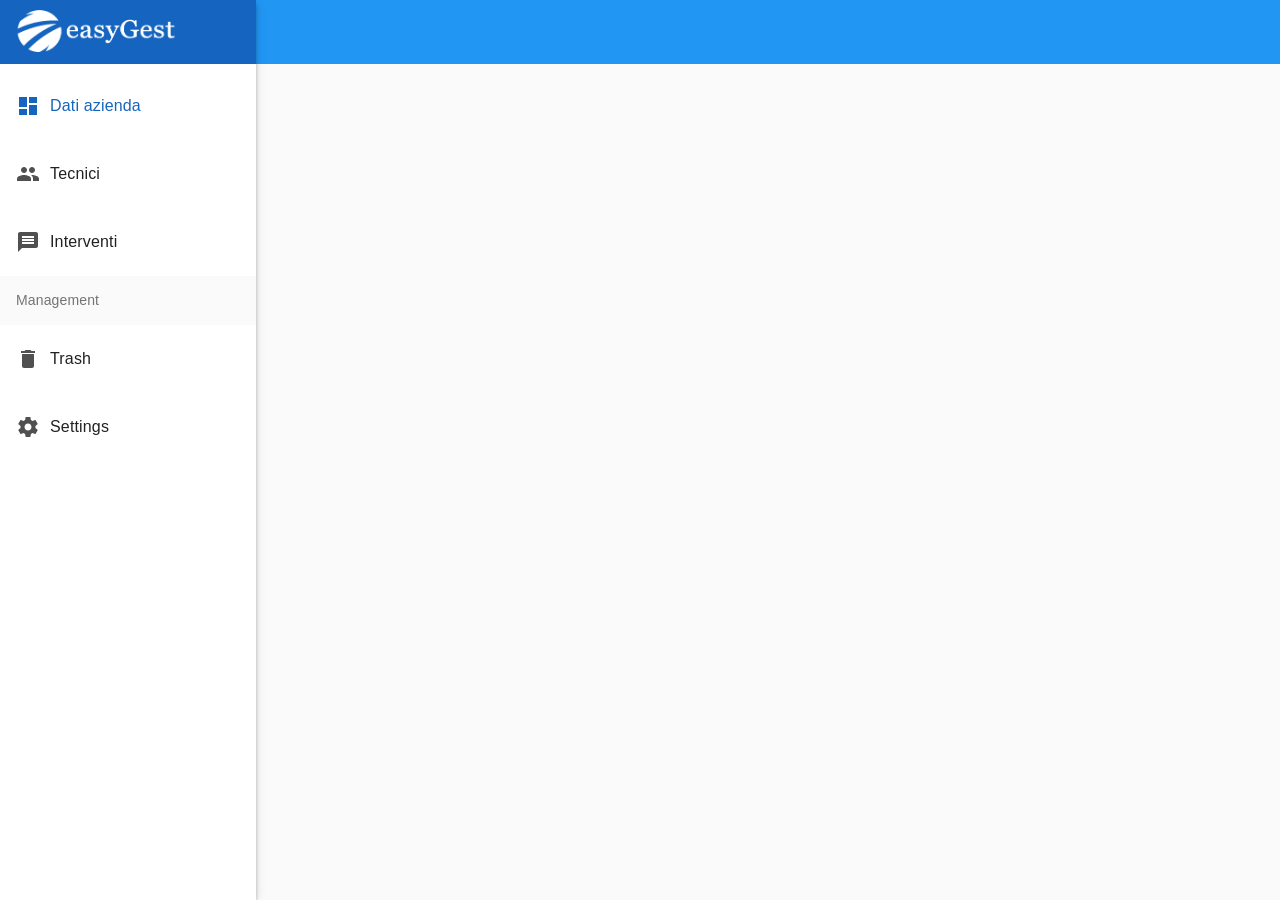
==== index.html @ c281ab6d "route" ====
<html lang="en" ng-app="StarterApp">
  	<head>
		<link rel="stylesheet" href="lib/css/angular-material.min.css">
		<link rel="stylesheet" href="css/main.css">
		<title>iGestTech</title>
  	</head>
  	<body layout="row" ng-controller="AppCtrl">
		<md-sidenav  layout="column" class="md-sidenav-left md-whiteframe-z2 menu" md-component-id="left" md-is-locked-open="$mdMedia('gt-md')">
			<ng-include src="'templates/menu.html'"></ng-include>
		</md-sidenav>
		<div  layout="column" class="relative" layout-fill role="main">
			<ng-include src="'templates/header.html'"></ng-include>
			<md-content  flex md-scroll-y>
				<div ng-view layout="column" class="view"></div>
			</md-content>
		</div>
		
		
		<!-- Angular Material Dependencies -->
		<script type="text/javascript" src="lib/angular.min.js"></script>
		<script type="text/javascript" src="lib/angular-route.min.js"></script>    
		<script type="text/javascript" src="lib/angular-material.min.js"></script>    
		<script type="text/javascript" src="lib/angular-material-icons.min.js"></script>
		<script type="text/javascript" src="lib/angular-animate.min.js"></script>
		<script type="text/javascript" src="lib/angular-aria.min.js"></script>
		<script type="text/javascript" src="lib/angular-messages.min.js"></script>
		<script type="text/javascript" src="lib/ng-file-upload.min.js"></script>
		<script type="text/javascript" src="lib/ng-file-upload-shim.min.js"></script>
		<script type="text/javascript" src="js/app.js"></script>
		<script type="text/javascript" src="js/services.js"></script>
		<script type="text/javascript" src="js/controllers/companyCtrl.js"></script>
		<script type="text/javascript" src="js/controllers/appCtrl.js"></script>
		<script type="text/javascript" src="js/controllers/loginAdminCtrl.js"></script>
		
  	</body>
</html>
---- css/main.css ----
/*
md-content.md-default-theme {
  background-color: #eee;
}

md-card {
  background-color: #fff;
}
md-card h2:first-of-type {
  margin-top: 0;
}

md-toolbar .md-button.md-default-theme {
  border-radius: 99%;
}

h2 {
  font-weight: 400;
}

.md-toolbar-tools-bottom {
  font-size: small;
}
.md-toolbar-tools-bottom :last-child {
  opacity: 0.8;
}

md-toolbar:not(.md-hue-1),
.md-fab {
  fill: #fff;
}

md-sidenav {
  fill: #737373;
}
md-sidenav ng-md-icon {
  position: relative;
  top: 5px;
}

.user-avatar {
  border-radius: 99%;
}

md-toolbar.md-tall{
  height: 64px;
  min-height: 64px;
}

.item-menu{padding-top: 16px;}


md-input-container > md-select {
  display: block;
  margin-top: 0;
  padding-bottom: 0;
}
md-select .md-select-label.md-placeholder {
  color: rgba(0,0,0,0.26);
  font-weight: 700;
}
md-input-container > md-select > md-select-label {
  font-weight: 400;
}
md-select.ng-invalid.ng-dirty .md-select-label {
  color: rgba(0,0,0,0.26) !important;
}
md-input-container > md-radio-group {
  padding: 24px 2px 0;
}
md-input-container > md-radio-group > md-radio-button {
  margin: 8px 5px 0;
  display: inline-block;
}

form {
  margin: 10px auto;
 
  padding: 0 20px;
  width: 640px;
  border: 0;
}
*/
/*
grey #505050
SELECTED rgb(21, 101, 192)
*/
.view{width: 100%;}

md-toolbar.md-tall{ height: 64px; min-height: 64px;  max-height: 64px;}
md-toolbar ng-md-icon{fill:#fff;}
md-toolbar md-input-container{margin-top: 40px;}

md-list-item.selected{color:rgb(21, 101, 192);}
md-list-item.selected .icon{fill: rgb(21, 101, 192);}

.menu .icon{fill: #505050; margin-right: 10px;}

.md-card-image{margin-right: 20px;}

md-input-container{margin: 13px 0; padding: 0 16px;}
md-input-container label{margin: 0 16px;}

.upload-hover{background-color: rgba(208, 208, 208, 0.22) !important; background-image:none;  width: 163px; height: 163px; top:-1px; left:-1px; z-index: 9999; position: absolute; }
.icon-upload-hover{position: absolute; bottom: 0; right: 0; fill: #505050; font-size: 20px;}
.box-upload-image{position: relative; overflow: hidden;  width: 152px; height: 152px;  border: 1px solid #d0d0d0; cursor: pointer; padding: 5px;}
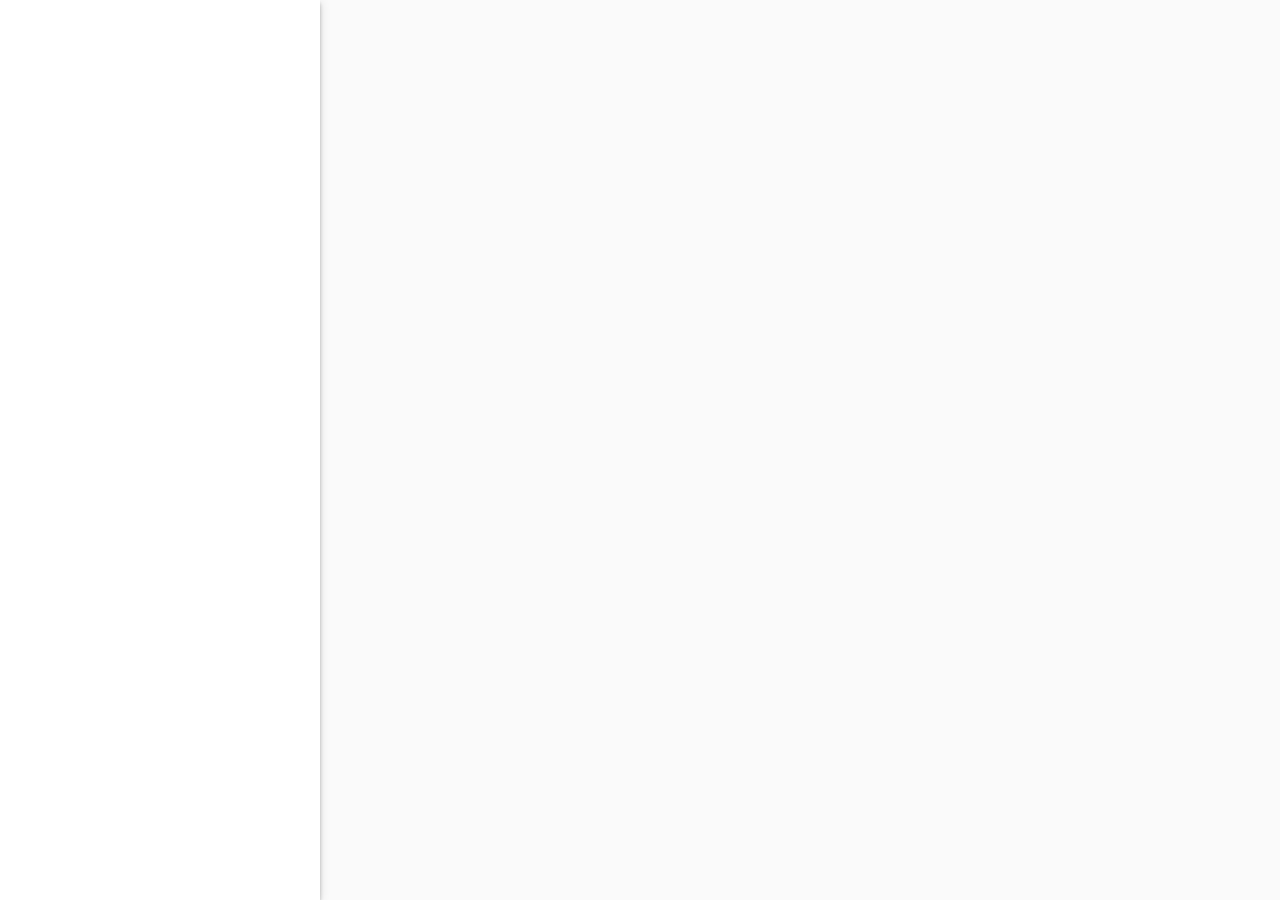
==== commit a326b8f1: "controllers" ====
--- a/index.html
+++ b/index.html
@@ -28,9 +28,15 @@
 		<script type="text/javascript" src="lib/ng-file-upload-shim.min.js"></script>
 		<script type="text/javascript" src="js/app.js"></script>
 		<script type="text/javascript" src="js/services.js"></script>
+		<script type="text/javascript" src="js/authFactory.js"></script>
 		<script type="text/javascript" src="js/controllers/companyCtrl.js"></script>
 		<script type="text/javascript" src="js/controllers/appCtrl.js"></script>
-		<script type="text/javascript" src="js/controllers/loginAdminCtrl.js"></script>
-		
+		<script type="text/javascript" src="js/controllers/loginCtrl.js"></script>
+		<script type="text/javascript" src="js/controllers/updatePasswordCtrl.js"></script>
+		<script type="text/javascript" src="js/controllers/companiesCtrl.js"></script>
+		<script type="text/javascript" src="js/controllers/techniciansCtrl.js"></script>
+		<script type="text/javascript" src="js/controllers/technicalOperationsCtrl.js"></script>
+		<script type="text/javascript" src="js/controllers/renewalAccountCtrl.js"></script>
+
   	</body>
 </html>
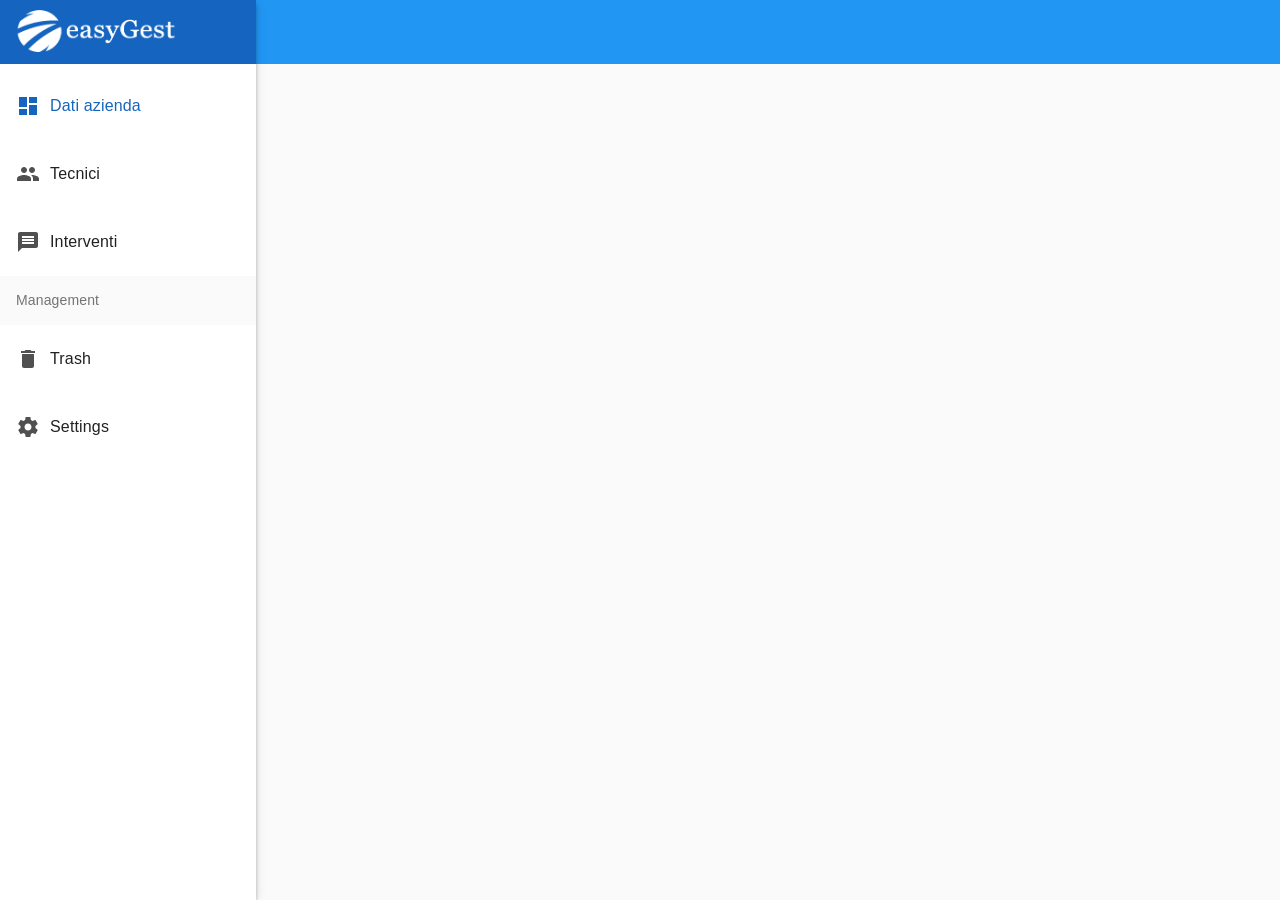
==== commit b0fbe1dd: "login" ====
--- a/index.html
+++ b/index.html
@@ -4,12 +4,12 @@
 		<link rel="stylesheet" href="css/main.css">
 		<title>iGestTech</title>
   	</head>
-  	<body layout="row" ng-controller="AppCtrl">
-		<md-sidenav  layout="column" class="md-sidenav-left md-whiteframe-z2 menu" md-component-id="left" md-is-locked-open="$mdMedia('gt-md')">
-			<ng-include src="'templates/menu.html'"></ng-include>
+  	<body layout="row" ng-controller="AppCtrl">  		
+  		<md-sidenav ng-if="!isLogin" layout="column"  class="md-sidenav-left md-whiteframe-z2 menu" md-component-id="left" md-is-locked-open="$mdMedia('gt-md')">
+			<ng-include src="'templates/menu.html'" ></ng-include>
 		</md-sidenav>
 		<div  layout="column" class="relative" layout-fill role="main">
-			<ng-include src="'templates/header.html'"></ng-include>
+			<ng-include ng-if="!isLogin" src="'templates/header.html'"></ng-include>
 			<md-content  flex md-scroll-y>
 				<div ng-view layout="column" class="view"></div>
 			</md-content>
@@ -38,5 +38,6 @@
 		<script type="text/javascript" src="js/controllers/technicalOperationsCtrl.js"></script>
 		<script type="text/javascript" src="js/controllers/renewalAccountCtrl.js"></script>
 
+
   	</body>
 </html>
--- a/css/main.css
+++ b/css/main.css
@@ -84,6 +84,7 @@
 /*
 grey #505050
 SELECTED rgb(21, 101, 192)
+azzurro chiaro rgb(33,150,243)
 */
 .view{width: 100%;}
 
@@ -104,4 +105,14 @@
 .upload-hover{background-color: rgba(208, 208, 208, 0.22) !important; background-image:none;  width: 163px; height: 163px; top:-1px; left:-1px; z-index: 9999; position: absolute; }
 .icon-upload-hover{position: absolute; bottom: 0; right: 0; fill: #505050; font-size: 20px;}
 .box-upload-image{position: relative; overflow: hidden;  width: 152px; height: 152px;  border: 1px solid #d0d0d0; cursor: pointer; padding: 5px;}
-
+.page-login md-card{position: relative;}
+.page-login .logo{ margin-top: 6px; margin-left: -12px; width: auto;}
+.page-login .box-logo{    left: 0;  right: 0;  margin: 0 auto; top:-45px; overflow: hidden; position: absolute; background-color: rgb(21, 101, 192); border: 1px solid #676767; width: 105px; height: 105px; border-radius: 50%;}
+.page-login .md-button{width: 100%;     padding: 7px;}
+.page-login .subtext{color:rgb(33,150,243); text-align: center; padding-top: 10px; font-size: 18px;}
+.page-login .link{margin: 23px 0; text-align: right; }
+.page-login .link a{text-decoration: none}
+.page-login .md-title{text-align: center; font-size: 30px; margin-top: 82px;}
+.page-login md-switch span{color: rgb(33,150,243);}
+.page-login md-switch span:hover{color: rgb(21, 101, 192);}
+.page-tech {}
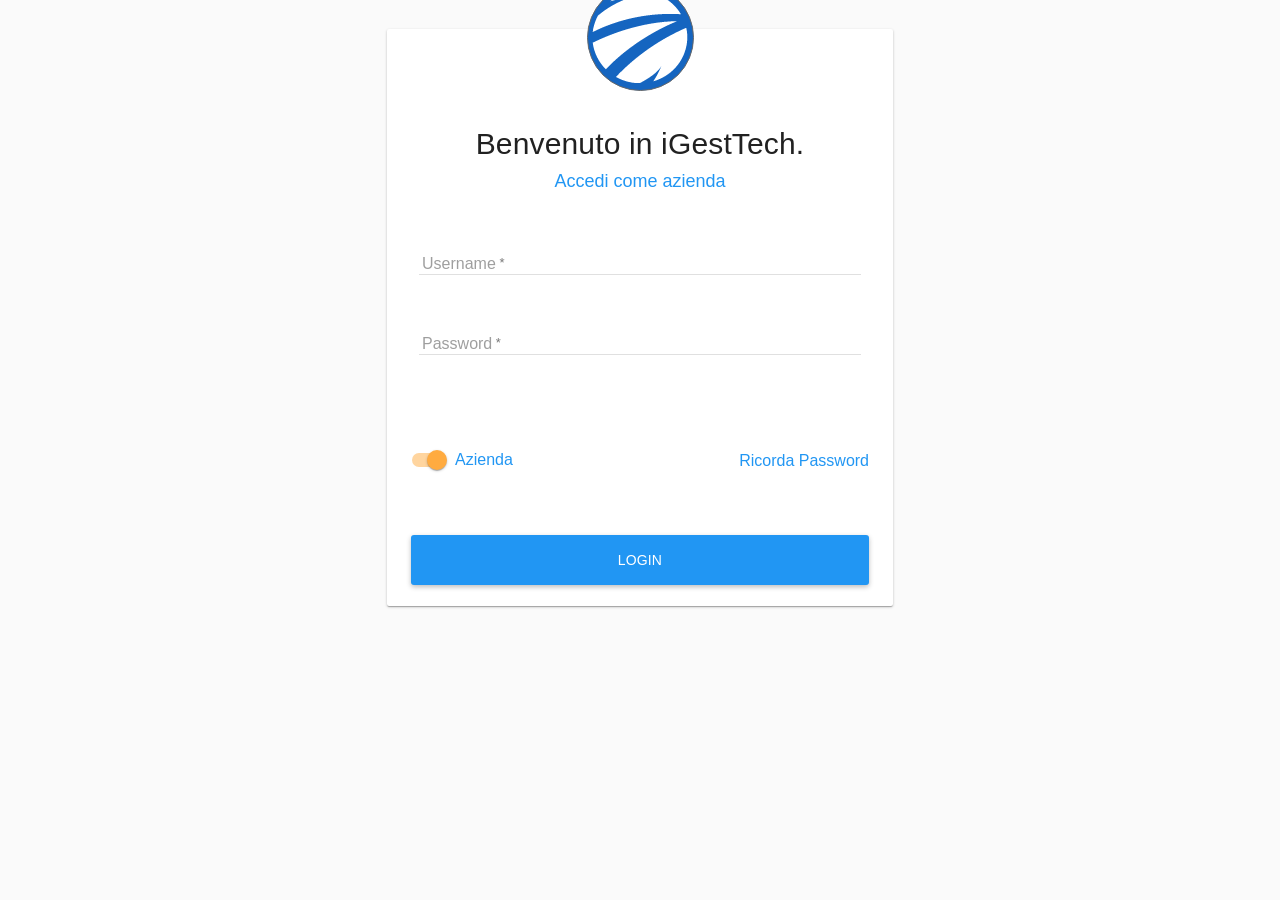
==== commit 638a1245: "login" ====
--- a/index.html
+++ b/index.html
@@ -11,6 +11,7 @@
 		<div  layout="column" class="relative" layout-fill role="main">
 			<ng-include ng-if="!isLogin" src="'templates/header.html'"></ng-include>
 			<md-content  flex md-scroll-y>
+				<md-progress-linear md-mode="query" ng-disabled="!showProgressbas"></md-progress-linear>
 				<div ng-view layout="column" class="view"></div>
 			</md-content>
 		</div>
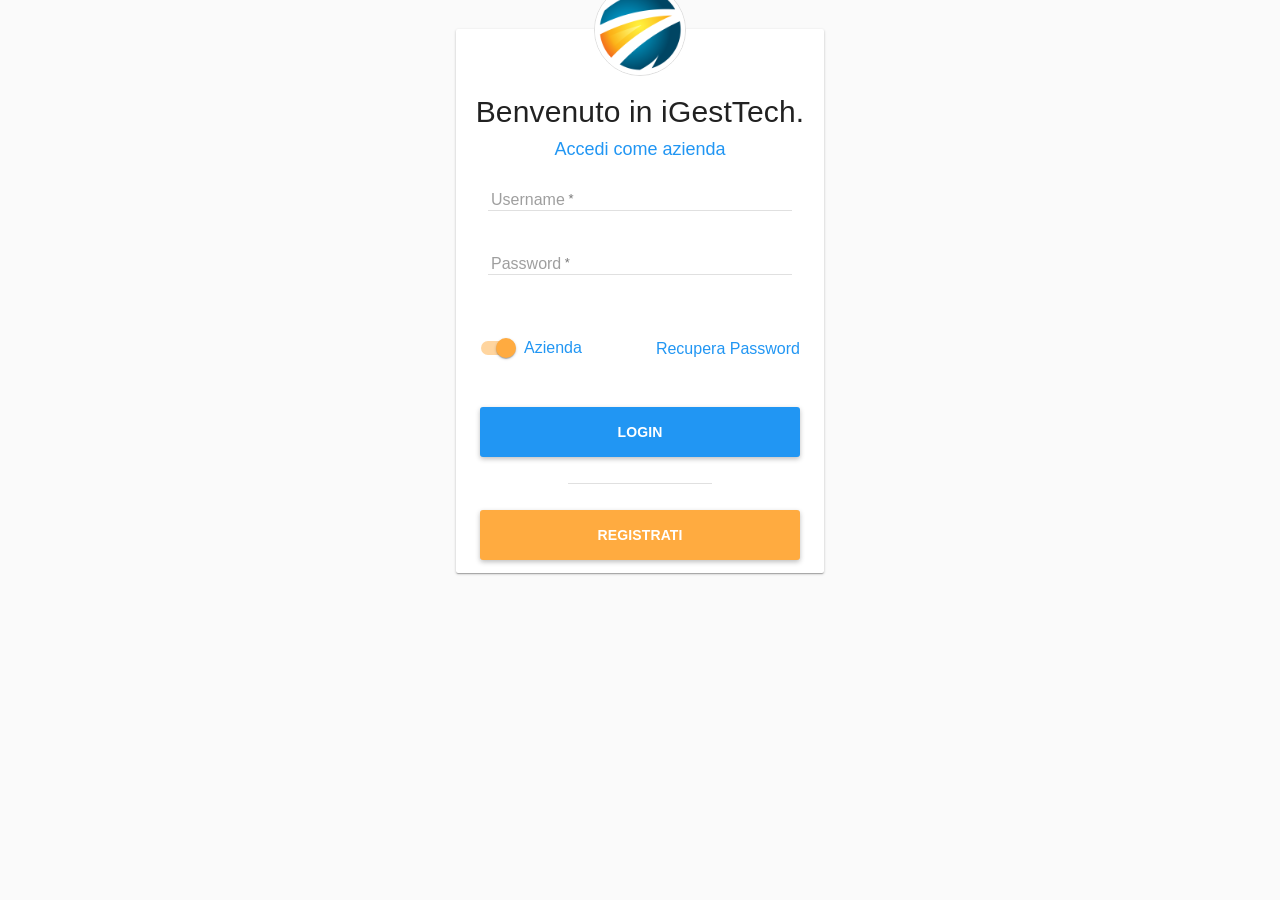
==== commit f4603f29: "edit tecnico" ====
--- a/index.html
+++ b/index.html
@@ -33,6 +33,7 @@
 		<script type="text/javascript" src="js/controllers/companyCtrl.js"></script>
 		<script type="text/javascript" src="js/controllers/appCtrl.js"></script>
 		<script type="text/javascript" src="js/controllers/loginCtrl.js"></script>
+		<script type="text/javascript" src="js/controllers/signupCtrl.js"></script>
 		<script type="text/javascript" src="js/controllers/updatePasswordCtrl.js"></script>
 		<script type="text/javascript" src="js/controllers/companiesCtrl.js"></script>
 		<script type="text/javascript" src="js/controllers/techniciansCtrl.js"></script>
--- a/css/main.css
+++ b/css/main.css
@@ -102,17 +102,28 @@
 md-input-container{margin: 13px 0; padding: 0 16px;}
 md-input-container label{margin: 0 16px;}
 
+.md-accent{color:white !important;}
+
 .upload-hover{background-color: rgba(208, 208, 208, 0.22) !important; background-image:none;  width: 163px; height: 163px; top:-1px; left:-1px; z-index: 9999; position: absolute; }
 .icon-upload-hover{position: absolute; bottom: 0; right: 0; fill: #505050; font-size: 20px;}
 .box-upload-image{position: relative; overflow: hidden;  width: 152px; height: 152px;  border: 1px solid #d0d0d0; cursor: pointer; padding: 5px;}
 .page-login md-card{position: relative;}
-.page-login .logo{ margin-top: 6px; margin-left: -12px; width: auto;}
-.page-login .box-logo{    left: 0;  right: 0;  margin: 0 auto; top:-45px; overflow: hidden; position: absolute; background-color: rgb(21, 101, 192); border: 1px solid #676767; width: 105px; height: 105px; border-radius: 50%;}
-.page-login .md-button{width: 100%;     padding: 7px;}
+.page-login .logo{ margin-top: -5px; margin-left: -1px; background-color: white; width: 258px;}
+.page-login .box-logo{    left: 0;  right: 0;  margin: 0 auto; top:-45px; overflow: hidden; position: absolute; border: 1px solid #dedede; width: 90px; height: 90px; border-radius: 50%;}
+.page-login .md-button{width: 100%; color:white !important; font-weight: bold;    padding: 7px;}
 .page-login .subtext{color:rgb(33,150,243); text-align: center; padding-top: 10px; font-size: 18px;}
 .page-login .link{margin: 23px 0; text-align: right; }
 .page-login .link a{text-decoration: none}
-.page-login .md-title{text-align: center; font-size: 30px; margin-top: 82px;}
+.page-login .md-title{text-align: center; font-size: 30px; margin-top: 50px;}
 .page-login md-switch span{color: rgb(33,150,243);}
 .page-login md-switch span:hover{color: rgb(21, 101, 192);}
-.page-tech {}
+.page-login form{width: 400px;}
+.page-login md-input-container{    margin: 5px 0;}
+.page-login md-card-title{padding-top: 0; padding-bottom: 0;}
+.page-tech h3{margin-bottom: 5px;}
+.page-tech .icon{fill: #b5b5b5;}
+
+.page-tech .icon-pdf{width: 35px}
+.page-tech .icon-text-pdf{color: #929292;    line-height: 14px;   font-size: 11px;  padding-bottom: 5px;}
+.page-tech .title-item{    color: #2196f3;  font-weight: bold;}
+
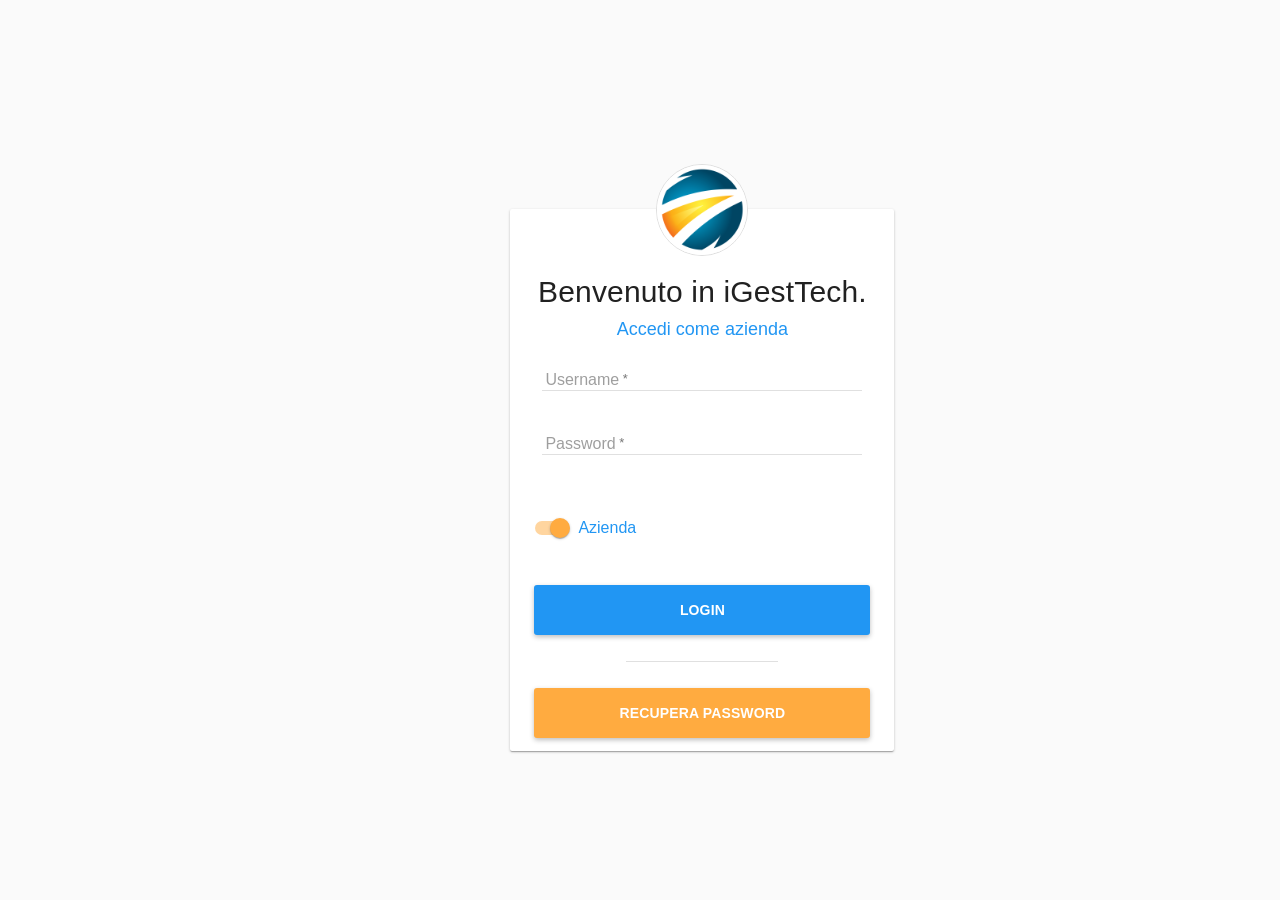
==== commit 5d505172: "ultimi bug" ====
--- a/index.html
+++ b/index.html
@@ -1,5 +1,6 @@
-<html lang="en" ng-app="StarterApp">
+<html lang="en" ng-app="StarterApp" ng-cloak="">
   	<head>
+  		<meta http-equiv="X-UA-Compatible" content="IE=edge" />
 		<link rel="stylesheet" href="lib/css/angular-material.min.css">
 		<link rel="stylesheet" href="css/main.css">
 		<title>iGestTech</title>
@@ -19,6 +20,7 @@
 		
 		<!-- Angular Material Dependencies -->
 		<script type="text/javascript" src="lib/angular.min.js"></script>
+		<script type="text/javascript" src="lib/angular-locale_it-it.min.js"></script>		
 		<script type="text/javascript" src="lib/angular-route.min.js"></script>    
 		<script type="text/javascript" src="lib/angular-material.min.js"></script>    
 		<script type="text/javascript" src="lib/angular-material-icons.min.js"></script>
@@ -35,6 +37,7 @@
 		<script type="text/javascript" src="js/controllers/loginCtrl.js"></script>
 		<script type="text/javascript" src="js/controllers/signupCtrl.js"></script>
 		<script type="text/javascript" src="js/controllers/updatePasswordCtrl.js"></script>
+		<script type="text/javascript" src="js/controllers/changePasswordCtrl.js"></script>		
 		<script type="text/javascript" src="js/controllers/companiesCtrl.js"></script>
 		<script type="text/javascript" src="js/controllers/techniciansCtrl.js"></script>
 		<script type="text/javascript" src="js/controllers/technicalOperationsCtrl.js"></script>
--- a/css/main.css
+++ b/css/main.css
@@ -1,93 +1,11 @@
-/*
-md-content.md-default-theme {
-  background-color: #eee;
-}
-
-md-card {
-  background-color: #fff;
-}
-md-card h2:first-of-type {
-  margin-top: 0;
-}
-
-md-toolbar .md-button.md-default-theme {
-  border-radius: 99%;
-}
-
-h2 {
-  font-weight: 400;
-}
-
-.md-toolbar-tools-bottom {
-  font-size: small;
-}
-.md-toolbar-tools-bottom :last-child {
-  opacity: 0.8;
-}
-
-md-toolbar:not(.md-hue-1),
-.md-fab {
-  fill: #fff;
-}
-
-md-sidenav {
-  fill: #737373;
-}
-md-sidenav ng-md-icon {
-  position: relative;
-  top: 5px;
-}
-
-.user-avatar {
-  border-radius: 99%;
-}
-
-md-toolbar.md-tall{
-  height: 64px;
-  min-height: 64px;
-}
-
-.item-menu{padding-top: 16px;}
-
-
-md-input-container > md-select {
-  display: block;
-  margin-top: 0;
-  padding-bottom: 0;
-}
-md-select .md-select-label.md-placeholder {
-  color: rgba(0,0,0,0.26);
-  font-weight: 700;
-}
-md-input-container > md-select > md-select-label {
-  font-weight: 400;
-}
-md-select.ng-invalid.ng-dirty .md-select-label {
-  color: rgba(0,0,0,0.26) !important;
-}
-md-input-container > md-radio-group {
-  padding: 24px 2px 0;
-}
-md-input-container > md-radio-group > md-radio-button {
-  margin: 8px 5px 0;
-  display: inline-block;
-}
-
-form {
-  margin: 10px auto;
- 
-  padding: 0 20px;
-  width: 640px;
-  border: 0;
-}
-*/
 /*
 grey #505050
 SELECTED rgb(21, 101, 192)
 azzurro chiaro rgb(33,150,243)
+ARANCIO rgb(255,171,64)
 */
 .view{width: 100%;}
-
+.light{color:rgb(255,171,64);}
 md-toolbar.md-tall{ height: 64px; min-height: 64px;  max-height: 64px;}
 md-toolbar ng-md-icon{fill:#fff;}
 md-toolbar md-input-container{margin-top: 40px;}
@@ -102,7 +20,7 @@
 md-input-container{margin: 13px 0; padding: 0 16px;}
 md-input-container label{margin: 0 16px;}
 
-.md-accent{color:white !important;}
+.md-accent{color:white !important; fill:white !important;}
 
 .upload-hover{background-color: rgba(208, 208, 208, 0.22) !important; background-image:none;  width: 163px; height: 163px; top:-1px; left:-1px; z-index: 9999; position: absolute; }
 .icon-upload-hover{position: absolute; bottom: 0; right: 0; fill: #505050; font-size: 20px;}
@@ -120,6 +38,23 @@
 .page-login form{width: 400px;}
 .page-login md-input-container{    margin: 5px 0;}
 .page-login md-card-title{padding-top: 0; padding-bottom: 0;}
+
+
+.page-signup md-card{position: relative;}
+.page-signup .logo{ margin-top: -5px; margin-left: -1px; background-color: white; width: 258px;}
+.page-signup .box-logo{    left: 0;  right: 0;  margin: 0 auto; top:-45px; overflow: hidden; position: absolute; border: 1px solid #dedede; width: 90px; height: 90px; border-radius: 50%;}
+.page-signup .md-button{width: 100%; color:white !important; font-weight: bold;    padding: 7px;}
+.page-signup .subtext{color:rgb(33,150,243); text-align: center; padding-top: 10px; font-size: 18px;}
+.page-signup .link{margin: 23px 0; text-align: right; }
+.page-signup .link a{text-decoration: none}
+.page-signup .md-title{text-align: center; font-size: 30px; margin-top: 50px;}
+.page-signup md-switch span{color: rgb(33,150,243);}
+.page-signup md-switch span:hover{color: rgb(21, 101, 192);}
+.page-signup form{width: 400px;}
+.page-signup md-input-container{    margin: 5px 0;}
+.page-signup md-card-title{padding-top: 0; padding-bottom: 0;}
+
+
 .page-tech h3{margin-bottom: 5px;}
 .page-tech .icon{fill: #b5b5b5;}
 
@@ -127,3 +62,17 @@
 .page-tech .icon-text-pdf{color: #929292;    line-height: 14px;   font-size: 11px;  padding-bottom: 5px;}
 .page-tech .title-item{    color: #2196f3;  font-weight: bold;}
 
+.fab-edit{    position: absolute;  top: 21px;  right: 15px;}
+
+.switch-tech {margin-top: 24px;}
+.switch-tech.md-checked .md-thumb{background-color: rgb(56, 152, 45);}
+.switch-tech.md-checked .md-bar{background-color: rgb(143, 175, 139);}
+
+.isNotActive{color: #c5c5c5;}
+
+.username{padding-bottom: 10px; color: rgb(33,150,243);}
+
+
+    .page-login{margin-top: 20vh; margin-left: 38vw;}
+
+
